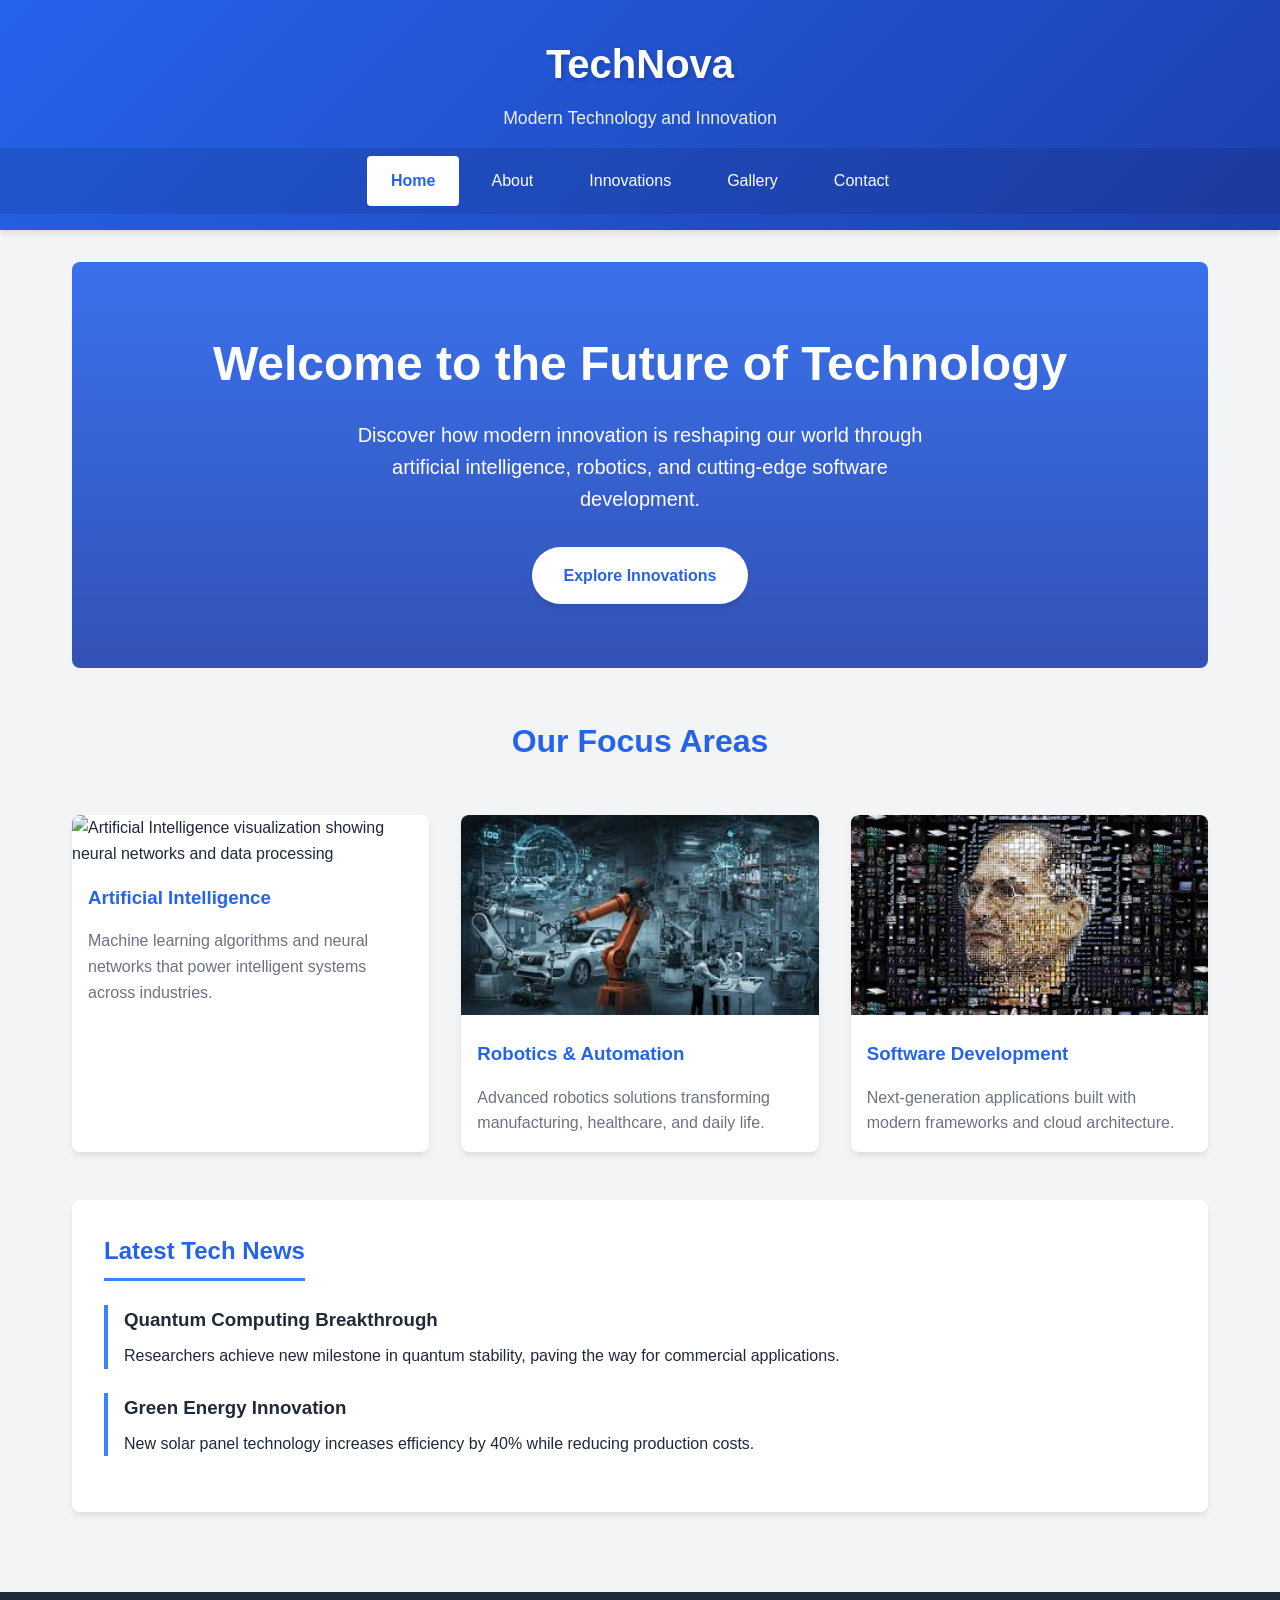
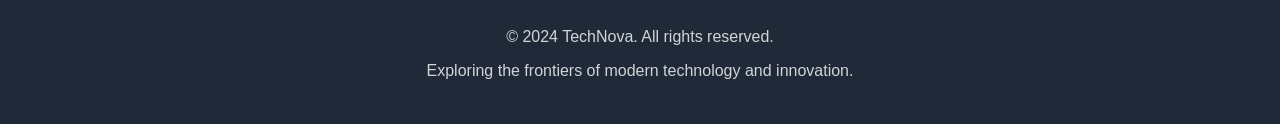
==== index.html @ d3b91794 "Assignment2" ====
<!DOCTYPE html>
<html lang="en">
<head>
    <meta charset="UTF-8">
    <meta name="viewport" content="width=device-width, initial-scale=1.0">
    <title>TechNova - Home | Modern Technology and Innovation</title>
    <!-- Link to external CSS file -->
    <link rel="stylesheet" href="css/styles.css">
</head>
<body>
    <!-- Header with site title and navigation -->
    <header>
        <div class="logo">
            <h1>TechNova</h1>
            <p>Modern Technology and Innovation</p>
        </div>
        
        <!-- Navigation menu - shared across all pages -->
        <nav>
            <ul class="nav-menu">
                <li><a href="index.html" class="active">Home</a></li>
                <li><a href="about.html">About</a></li>
                <li><a href="services.html">Innovations</a></li>
                <li><a href="gallery.html">Gallery</a></li>
                <li><a href="contact.html">Contact</a></li>
            </ul>
        </nav>
    </header>

    <!-- Main content  -->
    <main>
        <!-- welcome message -->
        <section class="hero">
            <article>
                <h2>Welcome to the Future of Technology</h2>
                <p>Discover how modern innovation is reshaping our world through artificial intelligence, robotics, and cutting-edge software development.</p>
                <a href="services.html" class="btn">Explore Innovations</a>
            </article>
        </section>

        <!-- technology highlights -->
        <section class="features">
            <h2>Our Focus Areas</h2>
            
            <article class="feature-card">
                <img src="images/ai-technology.jpg" alt="Artificial Intelligence visualization showing neural networks and data processing" width="300" height="200">
                <h3>Artificial Intelligence</h3>
                <p>Machine learning algorithms and neural networks that power intelligent systems across industries.</p>
            </article>

            <article class="feature-card">
                <img src="images/robotics.jpeg" alt="Modern robotic arm in automated manufacturing facility" width="300" height="200">
                <h3>Robotics & Automation</h3>
                <p>Advanced robotics solutions transforming manufacturing, healthcare, and daily life.</p>
            </article>

            <article class="feature-card">
                <img src="images/software-dev.jpeg" alt="Software development workspace with multiple monitors showing code" width="300" height="200">
                <h3>Software Development</h3>
                <p>Next-generation applications built with modern frameworks and cloud architecture.</p>
            </article>
        </section>

        <!-- Latest news  -->
        <section class="news">
            <h2>Latest Tech News</h2>
            <article>
                <h3>Quantum Computing Breakthrough</h3>
                <p>Researchers achieve new milestone in quantum stability, paving the way for commercial applications.</p>
            </article>
            <article>
                <h3>Green Energy Innovation</h3>
                <p>New solar panel technology increases efficiency by 40% while reducing production costs.</p>
            </article>
        </section>
    </main>

    <!-- copyright -->
    <footer>
        <p>&copy; 2024 TechNova. All rights reserved.</p>
        <p>Exploring the frontiers of modern technology and innovation.</p>
    </footer>
</body>
</html>
---- css/styles.css ----
/* ============================================
   STYLES.CSS - EXTERNAL STYLESHEET
   TechNova Website Styles
   ============================================ */

/* CSS Reset and Base Styles */
* {
    margin: 0;
    padding: 0;
    box-sizing: border-box;
}

/* Root variables for consistent theming */
:root {
    --primary-color: #2563eb;
    --secondary-color: #1e40af;
    --accent-color: #3b82f6;
    --text-dark: #1f2937;
    --text-light: #6b7280;
    --bg-light: #f3f4f6;
    --white: #ffffff;
    --shadow: 0 4px 6px -1px rgba(0, 0, 0, 0.1);
    --transition: all 0.3s ease;
}

/* Body and Typography */
body {
    font-family: 'Segoe UI', Tahoma, Geneva, Verdana, sans-serif;
    line-height: 1.6;
    color: var(--text-dark);
    background-color: var(--bg-light);
}

/* ============================================
   HEADER STYLES
   ============================================ */
header {
    background: linear-gradient(135deg, var(--primary-color), var(--secondary-color));
    color: var(--white);
    padding: 1rem 0;
    box-shadow: var(--shadow);
    position: sticky;
    top: 0;
    z-index: 100;
}

.logo {
    text-align: center;
    padding: 1rem;
}

.logo h1 {
    font-size: 2.5rem;
    margin-bottom: 0.5rem;
    text-shadow: 2px 2px 4px rgba(0,0,0,0.2);
}

.logo p {
    font-size: 1.1rem;
    opacity: 0.9;
}

/* ============================================
   NAVIGATION STYLES
   ============================================ */
nav {
    background-color: rgba(0,0,0,0.1);
    padding: 0.5rem;
}

.nav-menu {
    list-style: none;
    display: flex;
    justify-content: center;
    flex-wrap: wrap;
    gap: 0.5rem;
}

.nav-menu li {
    margin: 0;
}

.nav-menu a {
    display: block;
    color: var(--white);
    text-decoration: none;
    padding: 0.75rem 1.5rem;
    border-radius: 4px;
    transition: var(--transition);
    font-weight: 500;
}

/* Hover effects for navigation */
.nav-menu a:hover {
    background-color: rgba(255,255,255,0.2);
    transform: translateY(-2px);
    box-shadow: 0 2px 4px rgba(0,0,0,0.2);
}

/* Active page indicator */
.nav-menu a.active {
    background-color: var(--white);
    color: var(--primary-color);
    font-weight: bold;
}

/* ============================================
   MAIN CONTENT STYLES
   ============================================ */
main {
    max-width: 1200px;
    margin: 0 auto;
    padding: 2rem;
    min-height: calc(100vh - 300px);
}

/* Page headers */
.page-header {
    text-align: center;
    margin-bottom: 3rem;
    padding: 2rem;
    background: var(--white);
    border-radius: 8px;
    box-shadow: var(--shadow);
}

.page-header h2 {
    color: var(--primary-color);
    font-size: 2.5rem;
    margin-bottom: 0.5rem;
}

/* ============================================
   HOME PAGE SPECIFIC STYLES
   ============================================ */
.hero {
    background: linear-gradient(rgba(37, 99, 235, 0.9), rgba(30, 64, 175, 0.9)), url('../images/hero-bg.jpg');
    background-size: cover;
    background-position: center;
    color: var(--white);
    padding: 4rem 2rem;
    border-radius: 8px;
    text-align: center;
    margin-bottom: 3rem;
}

.hero h2 {
    font-size: 3rem;
    margin-bottom: 1rem;
}

.hero p {
    font-size: 1.25rem;
    margin-bottom: 2rem;
    max-width: 600px;
    margin-left: auto;
    margin-right: auto;
}

.btn {
    display: inline-block;
    background-color: var(--white);
    color: var(--primary-color);
    padding: 1rem 2rem;
    text-decoration: none;
    border-radius: 50px;
    font-weight: bold;
    transition: var(--transition);
    box-shadow: var(--shadow);
}

.btn:hover {
    transform: translateY(-3px);
    box-shadow: 0 10px 20px rgba(0,0,0,0.2);
}

/* Features section */
.features {
    display: grid;
    grid-template-columns: repeat(auto-fit, minmax(300px, 1fr));
    gap: 2rem;
    margin-bottom: 3rem;
}

.features h2 {
    grid-column: 1 / -1;
    text-align: center;
    color: var(--primary-color);
    font-size: 2rem;
    margin-bottom: 1rem;
}

.feature-card {
    background: var(--white);
    border-radius: 8px;
    overflow: hidden;
    box-shadow: var(--shadow);
    transition: var(--transition);
}

.feature-card:hover {
    transform: translateY(-5px);
    box-shadow: 0 10px 25px rgba(0,0,0,0.15);
}

.feature-card img {
    width: 100%;
    height: 200px;
    object-fit: cover;
}

.feature-card h3 {
    padding: 1rem;
    color: var(--primary-color);
}

.feature-card p {
    padding: 0 1rem 1rem;
    color: var(--text-light);
}

/* News section */
.news {
    background: var(--white);
    padding: 2rem;
    border-radius: 8px;
    box-shadow: var(--shadow);
}

.news h2 {
    color: var(--primary-color);
    margin-bottom: 1.5rem;
    border-bottom: 3px solid var(--accent-color);
    padding-bottom: 0.5rem;
    display: inline-block;
}

.news article {
    margin-bottom: 1.5rem;
    padding-left: 1rem;
    border-left: 4px solid var(--accent-color);
}

.news h3 {
    color: var(--text-dark);
    margin-bottom: 0.5rem;
}

/* ============================================
   ABOUT PAGE STYLES
   ============================================ */
.about-hero {
    background: var(--white);
    padding: 3rem;
    border-radius: 8px;
    text-align: center;
    margin-bottom: 2rem;
    box-shadow: var(--shadow);
}

.about-content article {
    background: var(--white);
    padding: 2rem;
    margin-bottom: 2rem;
    border-radius: 8px;
    box-shadow: var(--shadow);
}

.about-content h3 {
    color: var(--primary-color);
    margin-bottom: 1rem;
    font-size: 1.5rem;
}

.about-content ul {
    margin-left: 2rem;
    color: var(--text-light);
}

.about-content li {
    margin-bottom: 0.5rem;
}

.about-img {
    float: right;
    margin: 0 0 1rem 1rem;
    border-radius: 8px;
    box-shadow: var(--shadow);
}

.stats {
    display: grid;
    grid-template-columns: repeat(auto-fit, minmax(200px, 1fr));
    gap: 2rem;
    margin-top: 2rem;
}

.stat-item {
    background: linear-gradient(135deg, var(--primary-color), var(--secondary-color));
    color: var(--white);
    padding: 2rem;
    border-radius: 8px;
    text-align: center;
    box-shadow: var(--shadow);
}

.stat-item h4 {
    font-size: 3rem;
    margin-bottom: 0.5rem;
}

/* ============================================
   SERVICES/INNOVATIONS PAGE STYLES
   ============================================ */
.services-grid {
    display: grid;
    grid-template-columns: repeat(auto-fit, minmax(350px, 1fr));
    gap: 2rem;
    margin-bottom: 3rem;
}

.service-card {
    background: var(--white);
    border-radius: 8px;
    overflow: hidden;
    box-shadow: var(--shadow);
    transition: var(--transition);
    display: flex;
    flex-direction: column;
}

.service-card:hover {
    transform: scale(1.02);
    box-shadow: 0 15px 30px rgba(0,0,0,0.2);
}

.service-card img {
    width: 100%;
    height: 250px;
    object-fit: cover;
}

.service-card h3 {
    padding: 1.5rem 1.5rem 0.5rem;
    color: var(--primary-color);
    font-size: 1.5rem;
}

.service-card p {
    padding: 0 1.5rem;
    color: var(--text-light);
    flex-grow: 1;
}

.service-card ul {
    padding: 1rem 1.5rem 1.5rem 3rem;
    color: var(--text-light);
}

.service-card li {
    margin-bottom: 0.25rem;
}

.tech-stack {
    background: var(--white);
    padding: 2rem;
    border-radius: 8px;
    text-align: center;
    box-shadow: var(--shadow);
}

.tech-stack h2 {
    color: var(--primary-color);
    margin-bottom: 1rem;
}

.tech-stack p {
    color: var(--text-light);
    font-family: monospace;
    font-size: 1.1rem;
    line-height: 2;
}

/* ============================================
   GALLERY PAGE STYLES
   ============================================ */
.gallery-grid {
    display: grid;
    grid-template-columns: repeat(auto-fit, minmax(300px, 1fr));
    gap: 2rem;
    margin-bottom: 3rem;
}

.gallery-grid h3 {
    grid-column: 1 / -1;
    text-align: center;
    color: var(--primary-color);
    font-size: 2rem;
    margin-bottom: 1rem;
}

.gallery-item {
    background: var(--white);
    border-radius: 8px;
    overflow: hidden;
    box-shadow: var(--shadow);
    transition: var(--transition);
    position: relative;
}

.gallery-item:hover {
    transform: scale(1.05);
    z-index: 10;
}

.gallery-item img {
    width: 100%;
    height: 300px;
    object-fit: cover;
    display: block;
}

.gallery-item p {
    padding: 1rem;
    text-align: center;
    background: var(--primary-color);
    color: var(--white);
    font-weight: 500;
}

/* Video section */
.video-section {
    background: var(--white);
    padding: 2rem;
    border-radius: 8px;
    box-shadow: var(--shadow);
    text-align: center;
}

.video-section h3 {
    color: var(--primary-color);
    margin-bottom: 1.5rem;
}

.video-container {
    position: relative;
    padding-bottom: 56.25%; /* 16:9 aspect ratio */
    height: 0;
    overflow: hidden;
    max-width: 100%;
    background: #000;
    border-radius: 8px;
}

.video-container iframe,
.video-container video {
    position: absolute;
    top: 0;
    left: 0;
    width: 100%;
    height: 100%;
    border: none;
}

/* ============================================
   CONTACT PAGE STYLES
   ============================================ */
.contact-container {
    display: grid;
    grid-template-columns: 1fr 1fr;
    gap: 3rem;
    margin-bottom: 3rem;
}

.contact-info,
.contact-form-wrapper {
    background: var(--white);
    padding: 2rem;
    border-radius: 8px;
    box-shadow: var(--shadow);
}

.contact-info h3,
.contact-form-wrapper h3 {
    color: var(--primary-color);
    margin-bottom: 1.5rem;
    font-size: 1.5rem;
}

.contact-info img {
    width: 100%;
    border-radius: 8px;
    margin-bottom: 1.5rem;
}

.contact-info p {
    margin-bottom: 0.75rem;
    color: var(--text-light);
}

/* Contact Form Styles */
.form-group {
    margin-bottom: 1.5rem;
}

.form-group label {
    display: block;
    margin-bottom: 0.5rem;
    color: var(--text-dark);
    font-weight: 500;
}

.form-group input,
.form-group textarea {
    width: 100%;
    padding: 0.75rem;
    border: 2px solid #e5e7eb;
    border-radius: 4px;
    font-family: inherit;
    font-size: 1rem;
    transition: var(--transition);
}

.form-group input:focus,
.form-group textarea:focus {
    outline: none;
    border-color: var(--primary-color);
    box-shadow: 0 0 0 3px rgba(37, 99, 235, 0.1);
}

.submit-btn {
    background: linear-gradient(135deg, var(--primary-color), var(--secondary-color));
    color: var(--white);
    padding: 1rem 2rem;
    border: none;
    border-radius: 4px;
    font-size: 1rem;
    font-weight: bold;
    cursor: pointer;
    transition: var(--transition);
    width: 100%;
}

.submit-btn:hover {
    transform: translateY(-2px);
    box-shadow: 0 4px 12px rgba(37, 99, 235, 0.4);
}

/* Audio section */
.audio-section {
    background: var(--white);
    padding: 2rem;
    border-radius: 8px;
    box-shadow: var(--shadow);
    margin-bottom: 3rem;
    text-align: center;
}

.audio-section h3 {
    color: var(--primary-color);
    margin-bottom: 1.5rem;
}

.audio-section img {
    border-radius: 8px;
    margin-bottom: 1rem;
}

audio {
    width: 100%;
    max-width: 500px;
    margin: 1rem 0;
}

/* Map section */
.map-section {
    background: var(--white);
    padding: 2rem;
    border-radius: 8px;
    box-shadow: var(--shadow);
    text-align: center;
}

.map-section h3 {
    color: var(--primary-color);
    margin-bottom: 1.5rem;
}

.map-placeholder img {
    width: 100%;
    max-width: 600px;
    border-radius: 8px;
    box-shadow: var(--shadow);
}

/* ============================================
   FOOTER STYLES
   ============================================ */
footer {
    background: var(--text-dark);
    color: var(--white);
    text-align: center;
    padding: 2rem;
    margin-top: 3rem;
}

footer p {
    margin-bottom: 0.5rem;
    opacity: 0.8;
}

/* ============================================
   RESPONSIVE DESIGN - MEDIA QUERIES
   ============================================ */

/* Tablet devices (768px and below) */
@media screen and (max-width: 768px) {
    .logo h1 {
        font-size: 2rem;
    }
    
    .nav-menu {
        flex-direction: column;
        align-items: center;
    }
    
    .nav-menu a {
        width: 200px;
        text-align: center;
    }
    
    .hero h2 {
        font-size: 2rem;
    }
    
    .hero p {
        font-size: 1rem;
    }
    
    .about-img {
        float: none;
        display: block;
        margin: 0 auto 1rem;
        width: 100%;
        max-width: 400px;
    }
    
    .contact-container {
        grid-template-columns: 1fr;
    }
    
    .services-grid {
        grid-template-columns: 1fr;
    }
}

/* Mobile devices (480px and below) */
@media screen and (max-width: 480px) {
    main {
        padding: 1rem;
    }
    
    .logo h1 {
        font-size: 1.5rem;
    }
    
    .logo p {
        font-size: 0.9rem;
    }
    
    .hero {
        padding: 2rem 1rem;
    }
    
    .hero h2 {
        font-size: 1.5rem;
    }
    
    .page-header h2 {
        font-size: 1.75rem;
    }
    
    .features,
    .gallery-grid {
        grid-template-columns: 1fr;
    }
    
    .stats {
        grid-template-columns: 1fr;
    }
    
    .feature-card img,
    .gallery-item img {
        height: 200px;
    }
    
    .form-group input,
    .form-group textarea {
        font-size: 16px; /* Prevents zoom on iOS */
    }
}

/* Large desktop screens (1200px and above) */
@media screen and (min-width: 1200px) {
    .features {
        grid-template-columns: repeat(3, 1fr);
    }
    
    .services-grid {
        grid-template-columns: repeat(3, 1fr);
    }
}

/* Print styles */
@media print {
    header, footer, nav, .btn, .submit-btn {
        display: none;
    }
    
    main {
        max-width: 100%;
        padding: 0;
    }
    
    body {
        background: white;
        color: black;
    }
}

/* ============================================
   UTILITY CLASSES
   ============================================ */
.clearfix::after {
    content: "";
    display: table;
    clear: both;
}

.text-center {
    text-align: center;
}

.mt-2 {
    margin-top: 2rem;
}

.mb-2 {
    margin-bottom: 2rem;
}
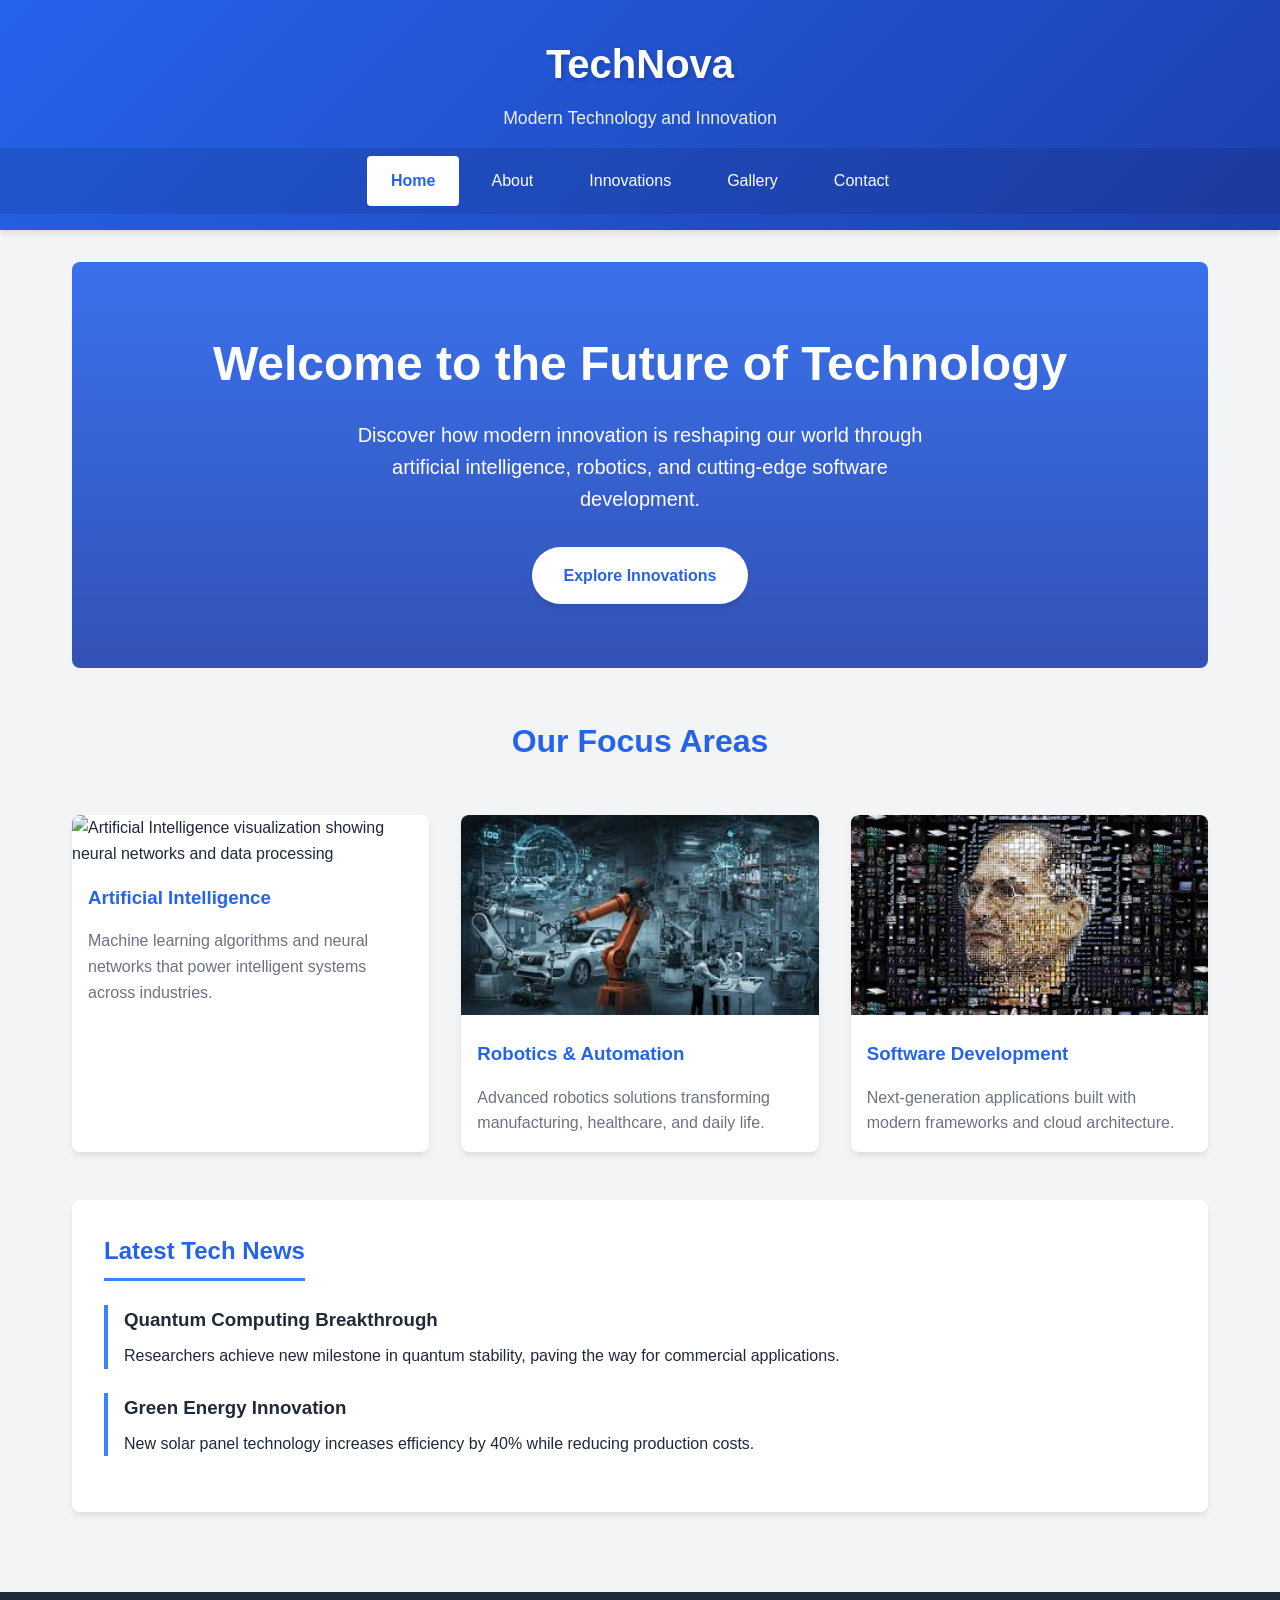
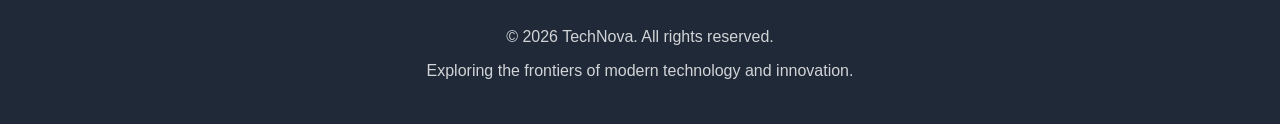
==== commit bf4aa10d: "js added" ====
--- a/index.html
+++ b/index.html
@@ -6,6 +6,7 @@
     <title>TechNova - Home | Modern Technology and Innovation</title>
     <!-- Link to external CSS file -->
     <link rel="stylesheet" href="css/styles.css">
+    
 </head>
 <body>
     <!-- Header with site title and navigation -->
@@ -77,9 +78,11 @@
 
     <!-- copyright -->
     <footer>
-        <p>&copy; 2024 TechNova. All rights reserved.</p>
+        <p>&copy; 2026 TechNova. All rights reserved.</p>
         <p>Exploring the frontiers of modern technology and innovation.</p>
+
     </footer>
+    <script src="/js/script.js"></script>
 </body>
 </html>
 
--- a/css/styles.css
+++ b/css/styles.css
@@ -1,9 +1,4 @@
-/* ============================================
-   STYLES.CSS - EXTERNAL STYLESHEET
-   TechNova Website Styles
-   ============================================ */
-
-/* CSS Reset and Base Styles */
+
 * {
     margin: 0;
     padding: 0;
@@ -23,7 +18,7 @@
     --transition: all 0.3s ease;
 }
 
-/* Body and Typography */
+/* Body*/
 body {
     font-family: 'Segoe UI', Tahoma, Geneva, Verdana, sans-serif;
     line-height: 1.6;
@@ -31,9 +26,12 @@
     background-color: var(--bg-light);
 }
 
-/* ============================================
-   HEADER STYLES
-   ============================================ */
+/* HEADER STYLES */
+
+
+
+
+
 header {
     background: linear-gradient(135deg, var(--primary-color), var(--secondary-color));
     color: var(--white);
@@ -41,7 +39,13 @@
     box-shadow: var(--shadow);
     position: sticky;
     top: 0;
-    z-index: 100;
+    z-index: 1000;
+    transition: transform 0.3s ease;
+}
+
+/* Hide navbar when scrolling down */
+.header-hidden{
+    transform: translateY(-100%);
 }
 
 .logo {
@@ -60,9 +64,9 @@
     opacity: 0.9;
 }
 
-/* ============================================
+/* 
    NAVIGATION STYLES
-   ============================================ */
+    */
 nav {
     background-color: rgba(0,0,0,0.1);
     padding: 0.5rem;
@@ -104,9 +108,12 @@
     font-weight: bold;
 }
 
-/* ============================================
+
+
+
+/* 
    MAIN CONTENT STYLES
-   ============================================ */
+    */
 main {
     max-width: 1200px;
     margin: 0 auto;
@@ -130,9 +137,9 @@
     margin-bottom: 0.5rem;
 }
 
-/* ============================================
+/* 
    HOME PAGE SPECIFIC STYLES
-   ============================================ */
+    */
 .hero {
     background: linear-gradient(rgba(37, 99, 235, 0.9), rgba(30, 64, 175, 0.9)), url('../images/hero-bg.jpg');
     background-size: cover;
@@ -246,9 +253,9 @@
     margin-bottom: 0.5rem;
 }
 
-/* ============================================
+/* 
    ABOUT PAGE STYLES
-   ============================================ */
+    */
 .about-hero {
     background: var(--white);
     padding: 3rem;
@@ -309,9 +316,9 @@
     margin-bottom: 0.5rem;
 }
 
-/* ============================================
+/* 
    SERVICES/INNOVATIONS PAGE STYLES
-   ============================================ */
+    */
 .services-grid {
     display: grid;
     grid-template-columns: repeat(auto-fit, minmax(350px, 1fr));
@@ -381,9 +388,7 @@
     line-height: 2;
 }
 
-/* ============================================
-   GALLERY PAGE STYLES
-   ============================================ */
+/*GALLERY PAGE STYLES*/
 .gallery-grid {
     display: grid;
     grid-template-columns: repeat(auto-fit, minmax(300px, 1fr));
@@ -462,9 +467,9 @@
     border: none;
 }
 
-/* ============================================
+/* 
    CONTACT PAGE STYLES
-   ============================================ */
+    */
 .contact-container {
     display: grid;
     grid-template-columns: 1fr 1fr;
@@ -593,9 +598,9 @@
     box-shadow: var(--shadow);
 }
 
-/* ============================================
+/* 
    FOOTER STYLES
-   ============================================ */
+    */
 footer {
     background: var(--text-dark);
     color: var(--white);
@@ -609,9 +614,9 @@
     opacity: 0.8;
 }
 
-/* ============================================
+/* 
    RESPONSIVE DESIGN - MEDIA QUERIES
-   ============================================ */
+    */
 
 /* Tablet devices (768px and below) */
 @media screen and (max-width: 768px) {
@@ -728,9 +733,9 @@
     }
 }
 
-/* ============================================
+/* 
    UTILITY CLASSES
-   ============================================ */
+    */
 .clearfix::after {
     content: "";
     display: table;
